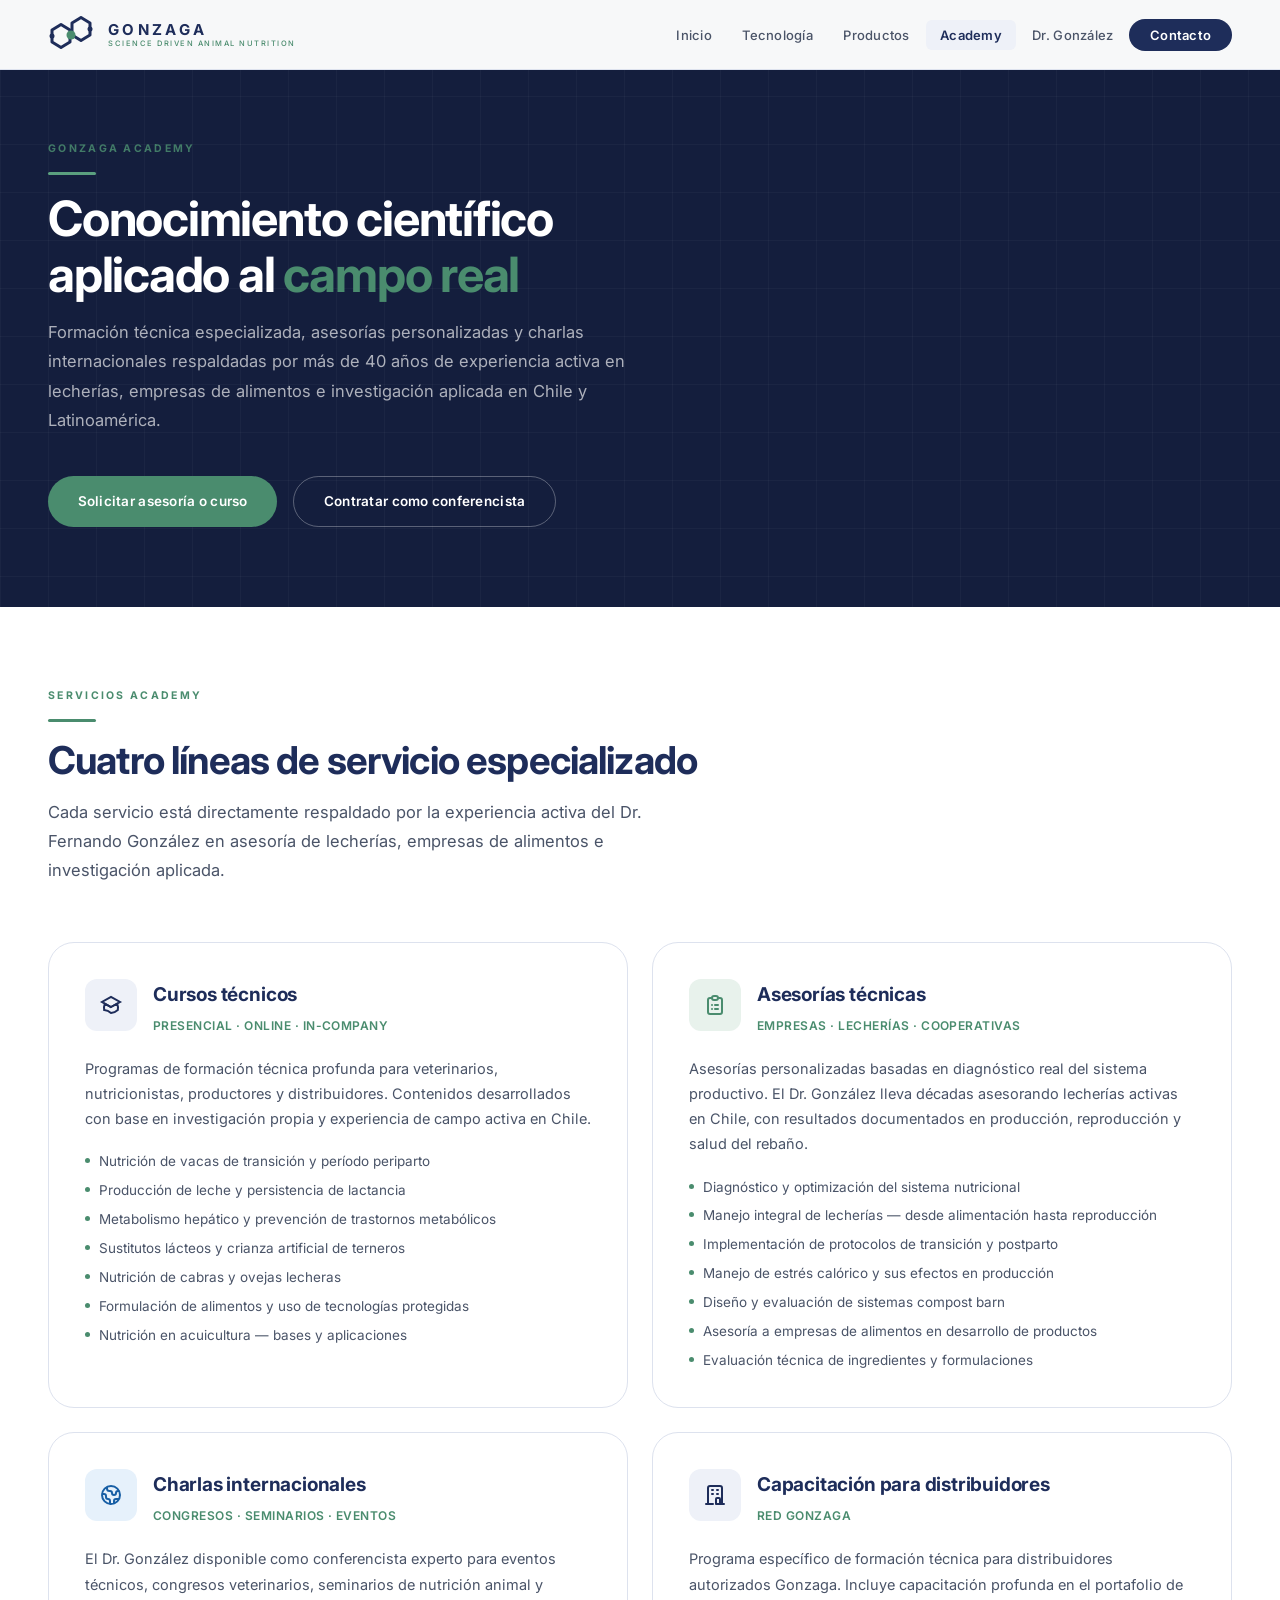
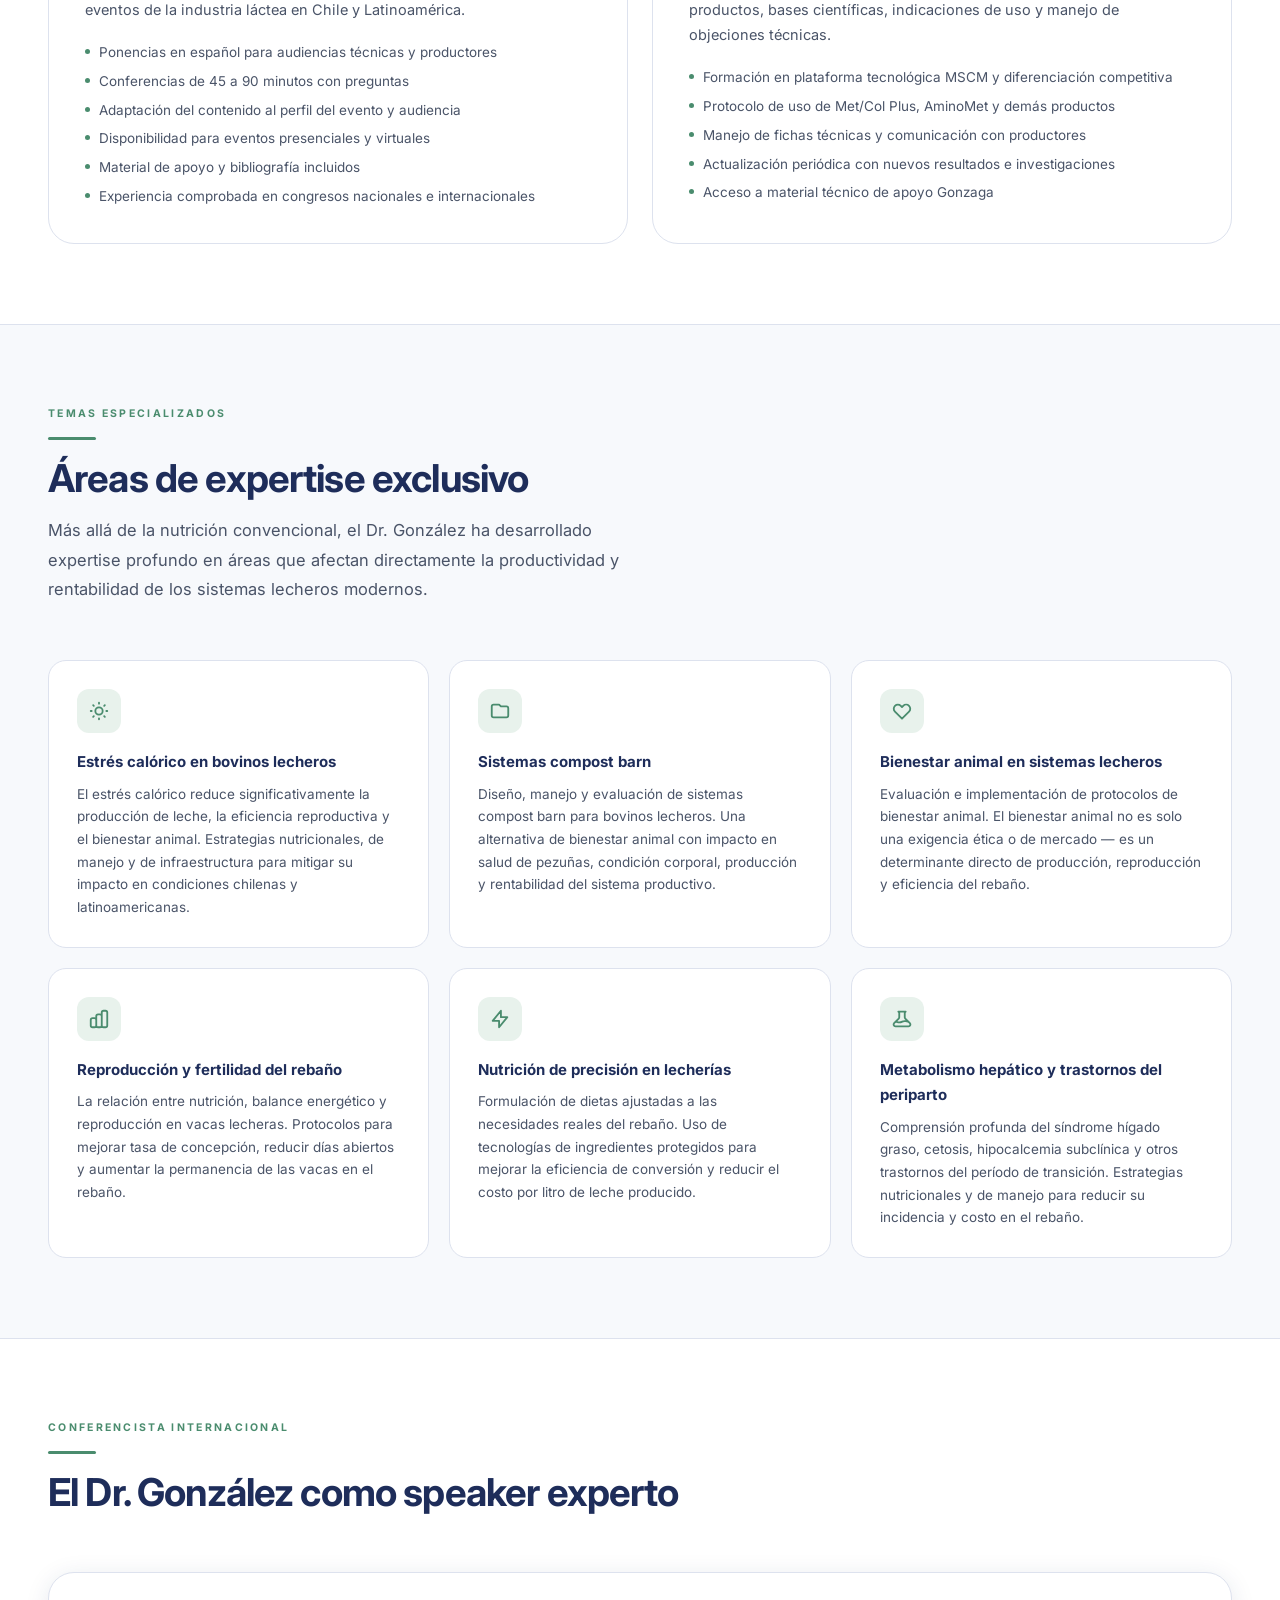
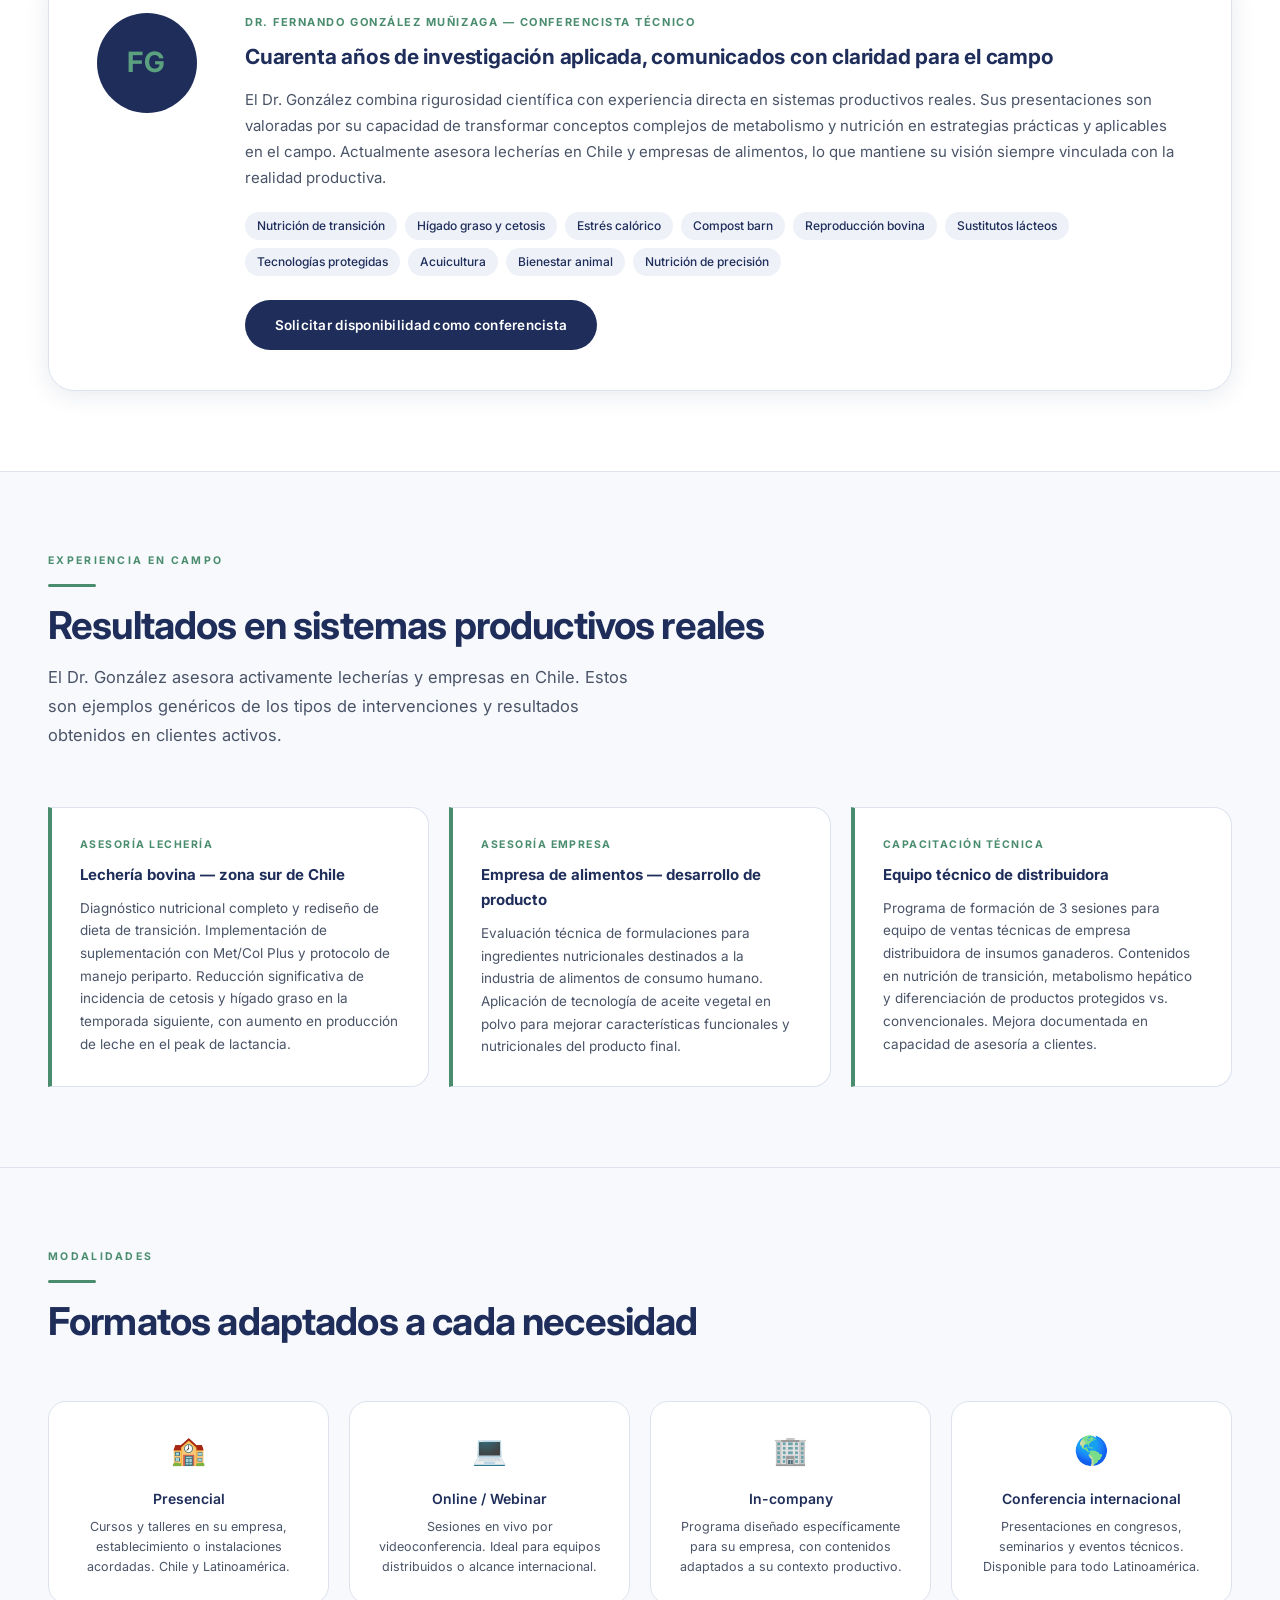
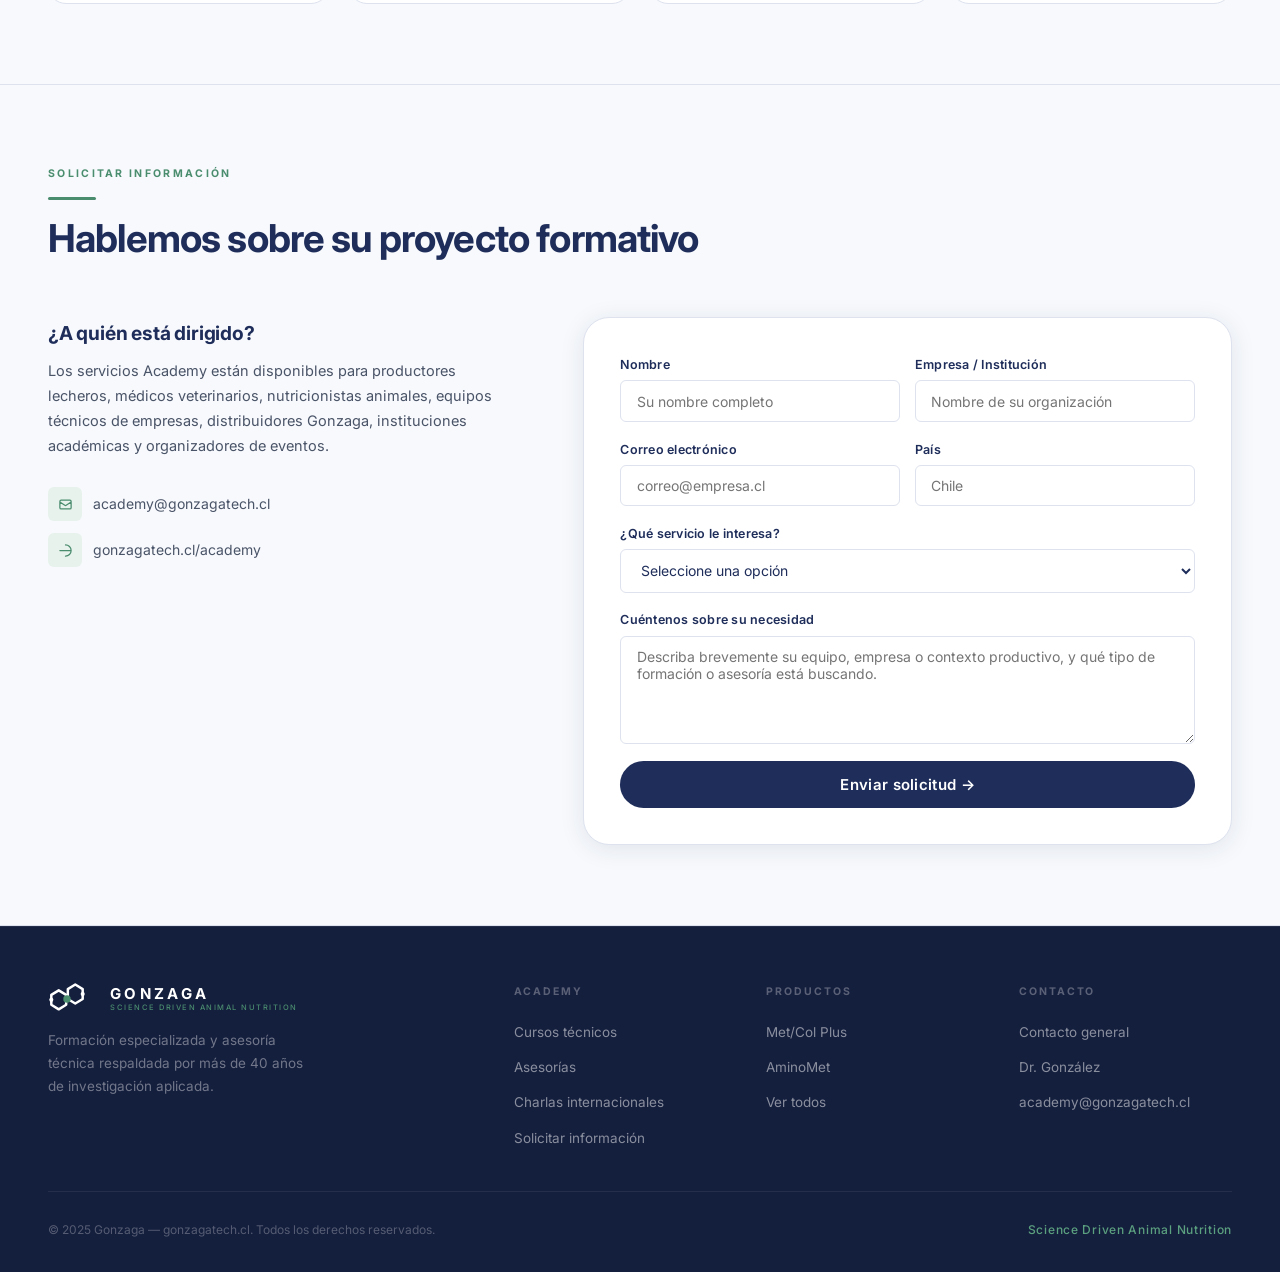
==== academy.html @ 1d57d1a3 "Add files via upload Sitio completo — 6 páginas" ====
<!DOCTYPE html>
<html lang="es">
<head>
<meta charset="UTF-8"><meta name="viewport" content="width=device-width, initial-scale=1.0">
<meta name="page" content="academy">
<title>Gonzaga Academy | Formación y Asesoría Especializada</title>
<meta name="description" content="Cursos, asesorías técnicas, charlas internacionales y capacitación en nutrición animal, manejo de lecherías, bienestar animal y estrés calórico.">
<link rel="preconnect" href="https://fonts.googleapis.com"><link rel="preconnect" href="https://fonts.gstatic.com" crossorigin>
<link href="https://fonts.googleapis.com/css2?family=Inter:wght@300;400;500;600;700&display=swap" rel="stylesheet">
<link rel="stylesheet" href="_shared.css">
<style>
.page-hero{background:var(--navy-deep);padding:140px 3rem 80px;position:relative;overflow:hidden}
.page-hero::before{content:'';position:absolute;inset:0;background-image:linear-gradient(rgba(255,255,255,.03) 1px,transparent 1px),linear-gradient(90deg,rgba(255,255,255,.03) 1px,transparent 1px);background-size:48px 48px;pointer-events:none}
.page-hero-inner{max-width:1200px;margin:0 auto;position:relative;z-index:2}
.sec-std{padding:80px 3rem;border-bottom:1px solid var(--border)}
.sec-std:nth-child(even){background:var(--off)}
.std-inner{max-width:1200px;margin:0 auto}

/* OFFERINGS GRID */
.offer-grid{display:grid;grid-template-columns:1fr 1fr;gap:1.5rem;margin-top:2.5rem}
.offer-card{background:var(--white);border:1px solid var(--border);border-radius:var(--r-xl);padding:2.25rem;transition:var(--ease);position:relative;overflow:hidden}
.offer-card:hover{box-shadow:var(--sh-lg);transform:translateY(-3px)}
.oc-top{display:flex;align-items:flex-start;gap:1rem;margin-bottom:1.25rem}
.oc-ico{width:52px;height:52px;min-width:52px;border-radius:var(--r-md);display:flex;align-items:center;justify-content:center}
.oc-title{font-size:19px;font-weight:700;color:var(--navy);margin-bottom:.3rem;letter-spacing:-.01em}
.oc-sub{font-size:12px;font-weight:600;color:var(--green);letter-spacing:.04em;text-transform:uppercase}
.oc-desc{font-size:14.5px;color:var(--gray-dk);line-height:1.73;margin-bottom:1.25rem}
.oc-pts{list-style:none;display:flex;flex-direction:column;gap:.5rem}
.oc-pts li{font-size:13.5px;color:var(--gray-dk);display:flex;align-items:flex-start;gap:9px;line-height:1.55}
.oc-pts li::before{content:'';width:5px;height:5px;min-width:5px;background:var(--green);border-radius:50%;margin-top:7px}

/* TOPICS */
.topics-grid{display:grid;grid-template-columns:repeat(3,1fr);gap:1.25rem;margin-top:2.5rem}
.topic-card{background:var(--white);border:1px solid var(--border);border-radius:var(--r-lg);padding:1.75rem;transition:var(--ease)}
.topic-card:hover{box-shadow:var(--sh-md);border-color:rgba(74,140,110,.3)}
.topic-ico{width:44px;height:44px;background:var(--green-pale);border-radius:var(--r-md);display:flex;align-items:center;justify-content:center;margin-bottom:1rem}
.topic-title{font-size:15px;font-weight:700;color:var(--navy);margin-bottom:.5rem}
.topic-desc{font-size:13.5px;color:var(--gray-dk);line-height:1.68}

/* SPEAKER SECTION */
.speaker-grid{display:grid;grid-template-columns:auto 1fr;gap:3rem;align-items:start;background:var(--white);border:1px solid var(--border);border-radius:var(--r-xl);padding:2.5rem 3rem;box-shadow:var(--sh-md)}
.sp-av{width:100px;height:100px;border-radius:50%;background:var(--navy);display:flex;align-items:center;justify-content:center;font-size:28px;font-weight:700;color:var(--green-lt);letter-spacing:.04em;flex-shrink:0}
.sp-topics{display:flex;flex-wrap:wrap;gap:.5rem;margin-top:1rem}
.sp-topic{font-size:12px;font-weight:500;background:var(--navy-soft);color:var(--navy);padding:4px 12px;border-radius:50px}

/* CASES */
.cases-grid{display:grid;grid-template-columns:repeat(3,1fr);gap:1.25rem;margin-top:2.5rem}
.case-card{background:var(--white);border:1px solid var(--border);border-radius:var(--r-lg);padding:1.75rem;border-left:4px solid var(--green);border-radius:0 var(--r-lg) var(--r-lg) 0}
.case-type{font-size:10.5px;font-weight:700;color:var(--green);letter-spacing:.14em;text-transform:uppercase;margin-bottom:.5rem}
.case-title{font-size:15px;font-weight:700;color:var(--navy);margin-bottom:.6rem}
.case-text{font-size:13.5px;color:var(--gray-dk);line-height:1.68}

/* FORMATS */
.formats-grid{display:grid;grid-template-columns:repeat(4,1fr);gap:1.25rem;margin-top:2.5rem}
.fmt{background:var(--white);border:1px solid var(--border);border-radius:var(--r-lg);padding:1.6rem;text-align:center;transition:var(--ease)}
.fmt:hover{border-color:var(--green);background:var(--green-pale)}
.fmt-ico{font-size:28px;margin-bottom:.75rem}
.fmt-title{font-size:14px;font-weight:600;color:var(--navy);margin-bottom:.4rem}
.fmt-desc{font-size:12.5px;color:var(--gray-dk);line-height:1.6}

/* CONTACT FORM */
.contact-grid{display:grid;grid-template-columns:1fr 1.4fr;gap:4.5rem;align-items:start}

@media(max-width:960px){
  .page-hero{padding:120px 1.5rem 60px}
  .sec-std{padding:60px 1.5rem}
  .offer-grid{grid-template-columns:1fr}
  .topics-grid{grid-template-columns:1fr 1fr}
  .speaker-grid{grid-template-columns:1fr;text-align:center}
  .sp-av{margin:0 auto}
  .sp-topics{justify-content:center}
  .cases-grid{grid-template-columns:1fr}
  .formats-grid{grid-template-columns:1fr 1fr}
  .contact-grid{grid-template-columns:1fr}
}
@media(max-width:540px){.topics-grid{grid-template-columns:1fr}.formats-grid{grid-template-columns:1fr}}
</style>
</head>
<body>
<nav id="nav">
  <a href="index.html" class="logo"><svg width="46" height="38" viewBox="0 0 46 38" fill="none"><path d="M4 14 L4 26 L13 31.5 L22 26 L22 14 L13 8.5 Z" stroke="#1E2D5A" stroke-width="3" stroke-linejoin="round" fill="none" stroke-linecap="round"/><circle cx="4" cy="20" r="2.5" fill="#1E2D5A"/><path d="M24 7 L24 19 L33 24.5 L42 19 L42 7 L33 1.5 Z" stroke="#1E2D5A" stroke-width="3" stroke-linejoin="round" fill="none" stroke-linecap="round"/><circle cx="42" cy="13" r="2.5" fill="#1E2D5A"/><circle cx="23" cy="19" r="4.5" fill="#4A8C6E"/></svg><div class="logo-text"><span class="logo-name">GONZAGA</span><span class="logo-sub">Science Driven Animal Nutrition</span></div></a>
  <ul class="nav-links" id="nav-links"><li><a href="index.html">Inicio</a></li><li><a href="tecnologia.html">Tecnología</a></li><li><a href="productos.html">Productos</a></li><li><a href="academy.html" class="active">Academy</a></li><li><a href="investigacion.html">Dr. González</a></li><li><a href="contacto.html" class="nav-cta">Contacto</a></li></ul>
  <button class="hamburger" onclick="toggleNav()" aria-label="Menú">☰</button>
</nav>

<div class="page-hero">
  <div class="page-hero-inner">
    <div class="reveal">
      <span class="eyebrow eyebrow-light">Gonzaga Academy</span>
      <div class="div-line" style="background:var(--green-lt)"></div>
      <h1 style="color:white;margin-bottom:1rem">Conocimiento científico<br>aplicado al <em>campo real</em></h1>
      <p class="lead light" style="max-width:620px">Formación técnica especializada, asesorías personalizadas y charlas internacionales respaldadas por más de 40 años de experiencia activa en lecherías, empresas de alimentos e investigación aplicada en Chile y Latinoamérica.</p>
      <div style="display:flex;gap:1rem;margin-top:2.5rem;flex-wrap:wrap">
        <a href="#contacto-academy" class="btn btn-green">Solicitar asesoría o curso</a>
        <a href="#conferencista" class="btn btn-ghost-white">Contratar como conferencista</a>
      </div>
    </div>
  </div>
</div>

<!-- OFERTAS PRINCIPALES -->
<div class="sec-std">
  <div class="std-inner">
    <div class="sec-head reveal">
      <span class="eyebrow">Servicios Academy</span>
      <div class="div-line"></div>
      <h2>Cuatro líneas de servicio especializado</h2>
      <p class="lead">Cada servicio está directamente respaldado por la experiencia activa del Dr. Fernando González en asesoría de lecherías, empresas de alimentos e investigación aplicada.</p>
    </div>
    <div class="offer-grid">
      <div class="offer-card reveal">
        <div class="oc-top">
          <div class="oc-ico" style="background:var(--navy-soft)"><svg width="24" height="24" fill="none" viewBox="0 0 24 24" stroke="#1E2D5A" stroke-width="2"><path d="M12 14l9-5-9-5-9 5 9 5z"/><path d="M12 14l6.16-3.422a12.083 12.083 0 01.665 6.479A11.952 11.952 0 0112 20.055a11.952 11.952 0 00-6.824-2.998 12.078 12.078 0 01.665-6.479L12 14z"/></svg></div>
          <div><div class="oc-title">Cursos técnicos</div><div class="oc-sub">Presencial · Online · In-company</div></div>
        </div>
        <p class="oc-desc">Programas de formación técnica profunda para veterinarios, nutricionistas, productores y distribuidores. Contenidos desarrollados con base en investigación propia y experiencia de campo activa en Chile.</p>
        <ul class="oc-pts">
          <li>Nutrición de vacas de transición y período periparto</li>
          <li>Producción de leche y persistencia de lactancia</li>
          <li>Metabolismo hepático y prevención de trastornos metabólicos</li>
          <li>Sustitutos lácteos y crianza artificial de terneros</li>
          <li>Nutrición de cabras y ovejas lecheras</li>
          <li>Formulación de alimentos y uso de tecnologías protegidas</li>
          <li>Nutrición en acuicultura — bases y aplicaciones</li>
        </ul>
      </div>
      <div class="offer-card reveal">
        <div class="oc-top">
          <div class="oc-ico" style="background:var(--green-pale)"><svg width="24" height="24" fill="none" viewBox="0 0 24 24" stroke="#4A8C6E" stroke-width="2"><path stroke-linecap="round" stroke-linejoin="round" d="M9 5H7a2 2 0 00-2 2v12a2 2 0 002 2h10a2 2 0 002-2V7a2 2 0 00-2-2h-2M9 5a2 2 0 002 2h2a2 2 0 002-2M9 5a2 2 0 012-2h2a2 2 0 012 2m-3 7h3m-3 4h3m-6-4h.01M9 16h.01"/></svg></div>
          <div><div class="oc-title">Asesorías técnicas</div><div class="oc-sub">Empresas · Lecherías · Cooperativas</div></div>
        </div>
        <p class="oc-desc">Asesorías personalizadas basadas en diagnóstico real del sistema productivo. El Dr. González lleva décadas asesorando lecherías activas en Chile, con resultados documentados en producción, reproducción y salud del rebaño.</p>
        <ul class="oc-pts">
          <li>Diagnóstico y optimización del sistema nutricional</li>
          <li>Manejo integral de lecherías — desde alimentación hasta reproducción</li>
          <li>Implementación de protocolos de transición y postparto</li>
          <li>Manejo de estrés calórico y sus efectos en producción</li>
          <li>Diseño y evaluación de sistemas compost barn</li>
          <li>Asesoría a empresas de alimentos en desarrollo de productos</li>
          <li>Evaluación técnica de ingredientes y formulaciones</li>
        </ul>
      </div>
      <div class="offer-card reveal">
        <div class="oc-top">
          <div class="oc-ico" style="background:#E6F1FB"><svg width="24" height="24" fill="none" viewBox="0 0 24 24" stroke="#185FA5" stroke-width="2"><path stroke-linecap="round" stroke-linejoin="round" d="M3.055 11H5a2 2 0 012 2v1a2 2 0 002 2 2 2 0 012 2v2.945M8 3.935V5.5A2.5 2.5 0 0010.5 8h.5a2 2 0 012 2 2 2 0 104 0 2 2 0 012-2h1.064M15 20.488V18a2 2 0 012-2h3.064M21 12a9 9 0 11-18 0 9 9 0 0118 0z"/></svg></div>
          <div><div class="oc-title">Charlas internacionales</div><div class="oc-sub">Congresos · Seminarios · Eventos</div></div>
        </div>
        <p class="oc-desc">El Dr. González disponible como conferencista experto para eventos técnicos, congresos veterinarios, seminarios de nutrición animal y eventos de la industria láctea en Chile y Latinoamérica.</p>
        <ul class="oc-pts">
          <li>Ponencias en español para audiencias técnicas y productores</li>
          <li>Conferencias de 45 a 90 minutos con preguntas</li>
          <li>Adaptación del contenido al perfil del evento y audiencia</li>
          <li>Disponibilidad para eventos presenciales y virtuales</li>
          <li>Material de apoyo y bibliografía incluidos</li>
          <li>Experiencia comprobada en congresos nacionales e internacionales</li>
        </ul>
      </div>
      <div class="offer-card reveal">
        <div class="oc-top">
          <div class="oc-ico" style="background:var(--navy-soft)"><svg width="24" height="24" fill="none" viewBox="0 0 24 24" stroke="#1E2D5A" stroke-width="2"><path stroke-linecap="round" stroke-linejoin="round" d="M19 21V5a2 2 0 00-2-2H7a2 2 0 00-2 2v16m14 0h2m-2 0h-5m-9 0H3m2 0h5M9 7h1m-1 4h1m4-4h1m-1 4h1m-2 10v-5a1 1 0 011-1h2a1 1 0 011 1v5m-4 0h4"/></svg></div>
          <div><div class="oc-title">Capacitación para distribuidores</div><div class="oc-sub">Red Gonzaga</div></div>
        </div>
        <p class="oc-desc">Programa específico de formación técnica para distribuidores autorizados Gonzaga. Incluye capacitación profunda en el portafolio de productos, bases científicas, indicaciones de uso y manejo de objeciones técnicas.</p>
        <ul class="oc-pts">
          <li>Formación en plataforma tecnológica MSCM y diferenciación competitiva</li>
          <li>Protocolo de uso de Met/Col Plus, AminoMet y demás productos</li>
          <li>Manejo de fichas técnicas y comunicación con productores</li>
          <li>Actualización periódica con nuevos resultados e investigaciones</li>
          <li>Acceso a material técnico de apoyo Gonzaga</li>
        </ul>
      </div>
    </div>
  </div>
</div>

<!-- TEMAS ESPECIALIZADOS -->
<div class="sec-std">
  <div class="std-inner">
    <div class="sec-head reveal">
      <span class="eyebrow">Temas especializados</span>
      <div class="div-line"></div>
      <h2>Áreas de expertise exclusivo</h2>
      <p class="lead">Más allá de la nutrición convencional, el Dr. González ha desarrollado expertise profundo en áreas que afectan directamente la productividad y rentabilidad de los sistemas lecheros modernos.</p>
    </div>
    <div class="topics-grid">
      <div class="topic-card reveal">
        <div class="topic-ico"><svg width="22" height="22" fill="none" viewBox="0 0 24 24" stroke="#4A8C6E" stroke-width="2"><path stroke-linecap="round" stroke-linejoin="round" d="M12 3v1m0 16v1m9-9h-1M4 12H3m15.364 6.364l-.707-.707M6.343 6.343l-.707-.707m12.728 0l-.707.707M6.343 17.657l-.707.707M16 12a4 4 0 11-8 0 4 4 0 018 0z"/></svg></div>
        <div class="topic-title">Estrés calórico en bovinos lecheros</div>
        <p class="topic-desc">El estrés calórico reduce significativamente la producción de leche, la eficiencia reproductiva y el bienestar animal. Estrategias nutricionales, de manejo y de infraestructura para mitigar su impacto en condiciones chilenas y latinoamericanas.</p>
      </div>
      <div class="topic-card reveal">
        <div class="topic-ico"><svg width="22" height="22" fill="none" viewBox="0 0 24 24" stroke="#4A8C6E" stroke-width="2"><path stroke-linecap="round" stroke-linejoin="round" d="M3 7v10a2 2 0 002 2h14a2 2 0 002-2V9a2 2 0 00-2-2h-6l-2-2H5a2 2 0 00-2 2z"/></svg></div>
        <div class="topic-title">Sistemas compost barn</div>
        <p class="topic-desc">Diseño, manejo y evaluación de sistemas compost barn para bovinos lecheros. Una alternativa de bienestar animal con impacto en salud de pezuñas, condición corporal, producción y rentabilidad del sistema productivo.</p>
      </div>
      <div class="topic-card reveal">
        <div class="topic-ico"><svg width="22" height="22" fill="none" viewBox="0 0 24 24" stroke="#4A8C6E" stroke-width="2"><path stroke-linecap="round" stroke-linejoin="round" d="M4.318 6.318a4.5 4.5 0 000 6.364L12 20.364l7.682-7.682a4.5 4.5 0 00-6.364-6.364L12 7.636l-1.318-1.318a4.5 4.5 0 00-6.364 0z"/></svg></div>
        <div class="topic-title">Bienestar animal en sistemas lecheros</div>
        <p class="topic-desc">Evaluación e implementación de protocolos de bienestar animal. El bienestar animal no es solo una exigencia ética o de mercado — es un determinante directo de producción, reproducción y eficiencia del rebaño.</p>
      </div>
      <div class="topic-card reveal">
        <div class="topic-ico"><svg width="22" height="22" fill="none" viewBox="0 0 24 24" stroke="#4A8C6E" stroke-width="2"><path stroke-linecap="round" stroke-linejoin="round" d="M9 19v-6a2 2 0 00-2-2H5a2 2 0 00-2 2v6a2 2 0 002 2h2a2 2 0 002-2zm0 0V9a2 2 0 012-2h2a2 2 0 012 2v10m-6 0a2 2 0 002 2h2a2 2 0 002-2m0 0V5a2 2 0 012-2h2a2 2 0 012 2v14a2 2 0 01-2 2h-2a2 2 0 01-2-2z"/></svg></div>
        <div class="topic-title">Reproducción y fertilidad del rebaño</div>
        <p class="topic-desc">La relación entre nutrición, balance energético y reproducción en vacas lecheras. Protocolos para mejorar tasa de concepción, reducir días abiertos y aumentar la permanencia de las vacas en el rebaño.</p>
      </div>
      <div class="topic-card reveal">
        <div class="topic-ico"><svg width="22" height="22" fill="none" viewBox="0 0 24 24" stroke="#4A8C6E" stroke-width="2"><path stroke-linecap="round" stroke-linejoin="round" d="M13 10V3L4 14h7v7l9-11h-7z"/></svg></div>
        <div class="topic-title">Nutrición de precisión en lecherías</div>
        <p class="topic-desc">Formulación de dietas ajustadas a las necesidades reales del rebaño. Uso de tecnologías de ingredientes protegidos para mejorar la eficiencia de conversión y reducir el costo por litro de leche producido.</p>
      </div>
      <div class="topic-card reveal">
        <div class="topic-ico"><svg width="22" height="22" fill="none" viewBox="0 0 24 24" stroke="#4A8C6E" stroke-width="2"><path stroke-linecap="round" stroke-linejoin="round" d="M19.428 15.428a2 2 0 00-1.022-.547l-2.387-.477a6 6 0 00-3.86.517l-.318.158a6 6 0 01-3.86.517L6.05 15.21a2 2 0 00-1.806.547M8 4h8l-1 1v5.172a2 2 0 00.586 1.414l5 5c1.26 1.26.367 3.414-1.415 3.414H4.828c-1.782 0-2.674-2.154-1.414-3.414l5-5A2 2 0 009 10.172V5L8 4z"/></svg></div>
        <div class="topic-title">Metabolismo hepático y trastornos del periparto</div>
        <p class="topic-desc">Comprensión profunda del síndrome hígado graso, cetosis, hipocalcemia subclínica y otros trastornos del período de transición. Estrategias nutricionales y de manejo para reducir su incidencia y costo en el rebaño.</p>
      </div>
    </div>
  </div>
</div>

<!-- CONFERENCISTA -->
<div class="sec-std" id="conferencista">
  <div class="std-inner">
    <div class="sec-head reveal">
      <span class="eyebrow">Conferencista internacional</span>
      <div class="div-line"></div>
      <h2>El Dr. González como speaker experto</h2>
    </div>
    <div class="speaker-grid reveal">
      <div class="sp-av">FG</div>
      <div>
        <div style="font-size:11px;font-weight:700;color:var(--green);letter-spacing:.14em;text-transform:uppercase;margin-bottom:.5rem">Dr. Fernando González Muñizaga — Conferencista técnico</div>
        <h3 style="margin-bottom:.75rem;font-size:1.3rem">Cuarenta años de investigación aplicada, comunicados con claridad para el campo</h3>
        <p style="font-size:15px;color:var(--gray-dk);line-height:1.75;margin-bottom:1.25rem">El Dr. González combina rigurosidad científica con experiencia directa en sistemas productivos reales. Sus presentaciones son valoradas por su capacidad de transformar conceptos complejos de metabolismo y nutrición en estrategias prácticas y aplicables en el campo. Actualmente asesora lecherías en Chile y empresas de alimentos, lo que mantiene su visión siempre vinculada con la realidad productiva.</p>
        <div class="sp-topics">
          <span class="sp-topic">Nutrición de transición</span>
          <span class="sp-topic">Hígado graso y cetosis</span>
          <span class="sp-topic">Estrés calórico</span>
          <span class="sp-topic">Compost barn</span>
          <span class="sp-topic">Reproducción bovina</span>
          <span class="sp-topic">Sustitutos lácteos</span>
          <span class="sp-topic">Tecnologías protegidas</span>
          <span class="sp-topic">Acuicultura</span>
          <span class="sp-topic">Bienestar animal</span>
          <span class="sp-topic">Nutrición de precisión</span>
        </div>
        <div style="margin-top:1.5rem"><a href="#contacto-academy" class="btn btn-navy">Solicitar disponibilidad como conferencista</a></div>
      </div>
    </div>
  </div>
</div>

<!-- CASOS REALES -->
<div class="sec-std">
  <div class="std-inner">
    <div class="sec-head reveal">
      <span class="eyebrow">Experiencia en campo</span>
      <div class="div-line"></div>
      <h2>Resultados en sistemas productivos reales</h2>
      <p class="lead">El Dr. González asesora activamente lecherías y empresas en Chile. Estos son ejemplos genéricos de los tipos de intervenciones y resultados obtenidos en clientes activos.</p>
    </div>
    <div class="cases-grid">
      <div class="case-card reveal">
        <div class="case-type">Asesoría lechería</div>
        <div class="case-title">Lechería bovina — zona sur de Chile</div>
        <p class="case-text">Diagnóstico nutricional completo y rediseño de dieta de transición. Implementación de suplementación con Met/Col Plus y protocolo de manejo periparto. Reducción significativa de incidencia de cetosis y hígado graso en la temporada siguiente, con aumento en producción de leche en el peak de lactancia.</p>
      </div>
      <div class="case-card reveal">
        <div class="case-type">Asesoría empresa</div>
        <div class="case-title">Empresa de alimentos — desarrollo de producto</div>
        <p class="case-text">Evaluación técnica de formulaciones para ingredientes nutricionales destinados a la industria de alimentos de consumo humano. Aplicación de tecnología de aceite vegetal en polvo para mejorar características funcionales y nutricionales del producto final.</p>
      </div>
      <div class="case-card reveal">
        <div class="case-type">Capacitación técnica</div>
        <div class="case-title">Equipo técnico de distribuidora</div>
        <p class="case-text">Programa de formación de 3 sesiones para equipo de ventas técnicas de empresa distribuidora de insumos ganaderos. Contenidos en nutrición de transición, metabolismo hepático y diferenciación de productos protegidos vs. convencionales. Mejora documentada en capacidad de asesoría a clientes.</p>
      </div>
    </div>
  </div>
</div>

<!-- FORMATOS -->
<div class="sec-std" style="background:var(--off)">
  <div class="std-inner">
    <div class="sec-head reveal">
      <span class="eyebrow">Modalidades</span>
      <div class="div-line"></div>
      <h2>Formatos adaptados a cada necesidad</h2>
    </div>
    <div class="formats-grid">
      <div class="fmt reveal"><div class="fmt-ico">🏫</div><div class="fmt-title">Presencial</div><div class="fmt-desc">Cursos y talleres en su empresa, establecimiento o instalaciones acordadas. Chile y Latinoamérica.</div></div>
      <div class="fmt reveal"><div class="fmt-ico">💻</div><div class="fmt-title">Online / Webinar</div><div class="fmt-desc">Sesiones en vivo por videoconferencia. Ideal para equipos distribuidos o alcance internacional.</div></div>
      <div class="fmt reveal"><div class="fmt-ico">🏢</div><div class="fmt-title">In-company</div><div class="fmt-desc">Programa diseñado específicamente para su empresa, con contenidos adaptados a su contexto productivo.</div></div>
      <div class="fmt reveal"><div class="fmt-ico">🌎</div><div class="fmt-title">Conferencia internacional</div><div class="fmt-desc">Presentaciones en congresos, seminarios y eventos técnicos. Disponible para todo Latinoamérica.</div></div>
    </div>
  </div>
</div>

<!-- FORMULARIO ACADEMY -->
<div class="sec-std" id="contacto-academy">
  <div class="std-inner">
    <div class="sec-head reveal">
      <span class="eyebrow">Solicitar información</span>
      <div class="div-line"></div>
      <h2>Hablemos sobre su proyecto formativo</h2>
    </div>
    <div class="contact-grid">
      <div class="reveal">
        <h3>¿A quién está dirigido?</h3>
        <p style="font-size:14.5px;color:var(--gray-dk);line-height:1.72;margin-bottom:1.75rem">Los servicios Academy están disponibles para productores lecheros, médicos veterinarios, nutricionistas animales, equipos técnicos de empresas, distribuidores Gonzaga, instituciones académicas y organizadores de eventos.</p>
        <div style="display:flex;flex-direction:column;gap:.75rem">
          <div style="display:flex;align-items:center;gap:11px;font-size:14px;color:var(--gray-dk)"><div style="width:34px;height:34px;min-width:34px;background:var(--green-pale);border-radius:var(--r-sm);display:flex;align-items:center;justify-content:center"><svg width="15" height="15" fill="none" viewBox="0 0 24 24" stroke="#4A8C6E" stroke-width="2"><path stroke-linecap="round" stroke-linejoin="round" d="M3 8l7.89 5.26a2 2 0 002.22 0L21 8M5 19h14a2 2 0 002-2V7a2 2 0 00-2-2H5a2 2 0 00-2 2v10a2 2 0 002 2z"/></svg></div>academy@gonzagatech.cl</div>
          <div style="display:flex;align-items:center;gap:11px;font-size:14px;color:var(--gray-dk)"><div style="width:34px;height:34px;min-width:34px;background:var(--green-pale);border-radius:var(--r-sm);display:flex;align-items:center;justify-content:center"><svg width="15" height="15" fill="none" viewBox="0 0 24 24" stroke="#4A8C6E" stroke-width="2"><path stroke-linecap="round" stroke-linejoin="round" d="M21 12a9 9 0 01-9 9m9-9a9 9 0 00-9-9m9 9H3"/></svg></div>gonzagatech.cl/academy</div>
        </div>
      </div>
      <div class="cform reveal">
        <div class="f-row">
          <div class="fg"><label class="fl">Nombre</label><input class="fi" type="text" placeholder="Su nombre completo"></div>
          <div class="fg"><label class="fl">Empresa / Institución</label><input class="fi" type="text" placeholder="Nombre de su organización"></div>
        </div>
        <div class="f-row">
          <div class="fg"><label class="fl">Correo electrónico</label><input class="fi" type="email" placeholder="correo@empresa.cl"></div>
          <div class="fg"><label class="fl">País</label><input class="fi" type="text" placeholder="Chile"></div>
        </div>
        <div class="fg">
          <label class="fl">¿Qué servicio le interesa?</label>
          <select class="fs">
            <option value="">Seleccione una opción</option>
            <option>Curso técnico — nutrición y metabolismo</option>
            <option>Curso técnico — producción de leche y manejo</option>
            <option>Asesoría técnica para lechería</option>
            <option>Asesoría para empresa de alimentos</option>
            <option>Charla o conferencia internacional</option>
            <option>Capacitación in-company para mi equipo</option>
            <option>Capacitación para distribuidores Gonzaga</option>
            <option>Webinar o seminario online</option>
            <option>Otro — describo en el mensaje</option>
          </select>
        </div>
        <div class="fg"><label class="fl">Cuéntenos sobre su necesidad</label><textarea class="fta" placeholder="Describa brevemente su equipo, empresa o contexto productivo, y qué tipo de formación o asesoría está buscando."></textarea></div>
        <button class="fsub">Enviar solicitud →</button>
      </div>
    </div>
  </div>
</div>

<footer>
  <div class="foot-grid">
    <div class="foot-brand"><a href="index.html" class="logo" style="text-decoration:none"><svg width="38" height="32" viewBox="0 0 46 38" fill="none"><path d="M4 14 L4 26 L13 31.5 L22 26 L22 14 L13 8.5 Z" stroke="white" stroke-width="3" stroke-linejoin="round" fill="none" stroke-linecap="round"/><circle cx="4" cy="20" r="2.5" fill="white"/><path d="M24 7 L24 19 L33 24.5 L42 19 L42 7 L33 1.5 Z" stroke="white" stroke-width="3" stroke-linejoin="round" fill="none" stroke-linecap="round"/><circle cx="42" cy="13" r="2.5" fill="white"/><circle cx="23" cy="19" r="4.5" fill="#4A8C6E"/></svg><div class="logo-text" style="margin-left:10px"><span class="logo-name" style="color:white">GONZAGA</span><span class="logo-sub">Science Driven Animal Nutrition</span></div></a><p>Formación especializada y asesoría técnica respaldada por más de 40 años de investigación aplicada.</p></div>
    <div><div class="foot-col-t">Academy</div><ul class="foot-links"><li><a href="#cursos">Cursos técnicos</a></li><li><a href="#asesorias">Asesorías</a></li><li><a href="#conferencista">Charlas internacionales</a></li><li><a href="#contacto-academy">Solicitar información</a></li></ul></div>
    <div><div class="foot-col-t">Productos</div><ul class="foot-links"><li><a href="productos.html#metcol">Met/Col Plus</a></li><li><a href="productos.html#aminomet">AminoMet</a></li><li><a href="productos.html">Ver todos</a></li></ul></div>
    <div><div class="foot-col-t">Contacto</div><ul class="foot-links"><li><a href="contacto.html">Contacto general</a></li><li><a href="investigacion.html">Dr. González</a></li><li><a href="mailto:academy@gonzagatech.cl">academy@gonzagatech.cl</a></li></ul></div>
  </div>
  <div class="foot-bottom"><span class="foot-copy">© 2025 Gonzaga — gonzagatech.cl. Todos los derechos reservados.</span><span class="foot-tag">Science Driven Animal Nutrition</span></div>
</footer>
<script>
const nav=document.getElementById('nav');
window.addEventListener('scroll',()=>nav.classList.toggle('scrolled',scrollY>8));
function toggleNav(){nav.classList.toggle('open')}
document.querySelectorAll('.nav-links a').forEach(a=>a.addEventListener('click',()=>nav.classList.remove('open')));
const io=new IntersectionObserver((e)=>{e.forEach((el,i)=>{if(el.isIntersecting){setTimeout(()=>el.target.classList.add('in'),i*65);io.unobserve(el.target)}})},{threshold:0.07});
document.querySelectorAll('.reveal').forEach(el=>io.observe(el));
</script>
</body></html>
---- _shared.css ----
/* ── GONZAGA SHARED STYLES ── */
:root{
  --navy:#1E2D5A;--navy-deep:#141E3D;--navy-mid:#263570;
  --navy-soft:#EEF1F8;--navy-pale:#F5F7FB;
  --green:#4A8C6E;--green-lt:#5BA07F;--green-pale:#E8F2EC;--green-mid:#D0E8DA;
  --white:#FFFFFF;--off:#F7F9FC;--surface:#EEF1F8;
  --border:#DDE2EE;--border-lt:#EEF1F8;
  --gray:#8892A4;--gray-dk:#4A5468;--text:#1E2D5A;
  --r-sm:6px;--r-md:12px;--r-lg:18px;--r-xl:26px;
  --sh-sm:0 2px 12px rgba(30,45,90,.07);
  --sh-md:0 4px 24px rgba(30,45,90,.10);
  --sh-lg:0 10px 40px rgba(30,45,90,.14);
  --ease:all .26s cubic-bezier(.4,0,.2,1);
}
*{margin:0;padding:0;box-sizing:border-box}
html{scroll-behavior:smooth}
body{font-family:'Inter',sans-serif;font-size:16px;color:var(--text);background:var(--white);line-height:1.7;-webkit-font-smoothing:antialiased}

/* NAV */
nav{position:fixed;top:0;left:0;right:0;z-index:1000;background:rgba(255,255,255,.97);backdrop-filter:blur(14px);border-bottom:1px solid var(--border);height:70px;padding:0 3rem;display:flex;align-items:center;justify-content:space-between;transition:box-shadow .3s}
nav.scrolled{box-shadow:var(--sh-md)}
.logo{display:flex;align-items:center;gap:14px;text-decoration:none}
.logo-text{display:flex;flex-direction:column;line-height:1}
.logo-name{font-size:15px;font-weight:700;letter-spacing:.22em;color:var(--navy);text-transform:uppercase}
.logo-sub{font-size:7.5px;font-weight:500;letter-spacing:.2em;color:var(--green);text-transform:uppercase;margin-top:3.5px}
.nav-links{display:flex;align-items:center;gap:.1rem;list-style:none}
.nav-links a{font-size:13px;font-weight:500;color:var(--gray-dk);text-decoration:none;padding:.44rem .9rem;border-radius:var(--r-sm);letter-spacing:.02em;transition:var(--ease)}
.nav-links a:hover{color:var(--navy);background:var(--navy-soft)}
.nav-links a.active{color:var(--navy);font-weight:600;background:var(--navy-soft)}
.nav-cta{font-size:13px!important;font-weight:600!important;color:var(--white)!important;background:var(--navy)!important;padding:.5rem 1.3rem!important;border-radius:50px!important;letter-spacing:.03em;transition:var(--ease)!important}
.nav-cta:hover{background:var(--navy-mid)!important;box-shadow:0 4px 14px rgba(30,45,90,.3)!important;transform:translateY(-1px)}
.hamburger{display:none;background:none;border:none;cursor:pointer;color:var(--navy);font-size:22px}

/* SHARED SECTION */
section{padding:96px 3rem}
.wrap{max-width:1200px;margin:0 auto}
.eyebrow{font-size:10.5px;font-weight:700;letter-spacing:.22em;text-transform:uppercase;color:var(--green);margin-bottom:.9rem;display:block}
.eyebrow-light{color:rgba(74,140,110,.85)}
.div-line{width:48px;height:3px;background:var(--green);border-radius:2px;margin-bottom:1rem}
h1{font-size:clamp(2.2rem,3.8vw,3.4rem);font-weight:700;color:var(--navy);line-height:1.14;letter-spacing:-.025em;margin-bottom:1.5rem}
h1 em{color:var(--green);font-style:normal}
h2{font-size:clamp(1.7rem,3vw,2.5rem);font-weight:700;color:var(--navy);line-height:1.18;letter-spacing:-.022em;margin-bottom:.9rem}
h2.white{color:#fff}
h3{font-size:1.2rem;font-weight:700;color:var(--navy);letter-spacing:-.01em;margin-bottom:.6rem}
.lead{font-size:16.5px;color:var(--gray-dk);max-width:600px;line-height:1.78}
.lead.light{color:rgba(255,255,255,.65);max-width:620px}
.lead.full{max-width:100%}
.sec-head{margin-bottom:3.5rem}

/* BUTTONS */
.btn{display:inline-flex;align-items:center;gap:8px;font-size:13.5px;font-weight:600;padding:.82rem 1.85rem;border-radius:50px;text-decoration:none;border:none;cursor:pointer;transition:var(--ease);letter-spacing:.02em;font-family:inherit}
.btn-navy{background:var(--navy);color:var(--white)}
.btn-navy:hover{background:var(--navy-mid);transform:translateY(-2px);box-shadow:0 8px 22px rgba(30,45,90,.28)}
.btn-green{background:var(--green);color:var(--white)}
.btn-green:hover{background:var(--green-lt);transform:translateY(-2px);box-shadow:0 8px 22px rgba(74,140,110,.3)}
.btn-ghost{background:transparent;color:var(--navy);border:1.5px solid var(--border)}
.btn-ghost:hover{border-color:var(--navy);background:var(--navy-soft)}
.btn-ghost-white{background:transparent;color:var(--white);border:1.5px solid rgba(255,255,255,.3)}
.btn-ghost-white:hover{border-color:rgba(255,255,255,.7);background:rgba(255,255,255,.08)}

/* CARDS */
.card{background:var(--white);border:1px solid var(--border);border-radius:var(--r-lg);padding:2rem 1.75rem;transition:var(--ease)}
.card:hover{box-shadow:var(--sh-lg);transform:translateY(-3px)}
.card-stripe{position:absolute;top:0;left:0;right:0;height:3px;border-radius:var(--r-lg) var(--r-lg) 0 0}
.stripe-navy{background:var(--navy)}
.stripe-green{background:var(--green)}
.stripe-mid{background:#6B8FC2}

/* TAGS */
.tag{display:inline-block;font-size:10px;font-weight:700;letter-spacing:.13em;text-transform:uppercase;padding:3px 10px;border-radius:50px;margin-bottom:1rem}
.tag-navy{color:var(--navy);background:var(--navy-soft)}
.tag-green{color:var(--green);background:var(--green-pale)}
.tag-blue{color:#185FA5;background:#E6F1FB}

/* FORM */
.cform{background:var(--white);border:1px solid var(--border);border-radius:var(--r-xl);padding:2.25rem;box-shadow:var(--sh-md)}
.f-row{display:grid;grid-template-columns:1fr 1fr;gap:.9rem}
.fg{display:flex;flex-direction:column;gap:5px;margin-bottom:1.05rem}
.fl{font-size:12.5px;font-weight:600;color:var(--navy);letter-spacing:.02em}
.fi,.fs,.fta{width:100%;padding:.7rem .95rem;border:1.5px solid var(--border);border-radius:var(--r-sm);font-family:'Inter',sans-serif;font-size:14px;color:var(--text);background:var(--white);outline:none;transition:var(--ease)}
.fi:focus,.fs:focus,.fta:focus{border-color:var(--navy);box-shadow:0 0 0 3px rgba(30,45,90,.08)}
.fta{resize:vertical;min-height:108px}
.fsub{width:100%;padding:.88rem;background:var(--navy);color:#fff;border:none;border-radius:50px;font-family:'Inter',sans-serif;font-size:15px;font-weight:600;cursor:pointer;transition:var(--ease);letter-spacing:.02em}
.fsub:hover{background:var(--navy-mid);transform:translateY(-1px);box-shadow:0 6px 18px rgba(30,45,90,.28)}

/* FOOTER */
footer{background:var(--navy-deep);padding:3.5rem 3rem 2rem;border-top:1px solid rgba(255,255,255,.07)}
.foot-grid{max-width:1200px;margin:0 auto;display:grid;grid-template-columns:2fr 1fr 1fr 1fr;gap:2.5rem;padding-bottom:2.5rem;border-bottom:1px solid rgba(255,255,255,.07)}
.foot-brand p{font-size:13.5px;color:rgba(255,255,255,.4);line-height:1.72;margin-top:.9rem;max-width:260px}
.foot-col-t{font-size:10.5px;font-weight:700;letter-spacing:.18em;text-transform:uppercase;color:rgba(255,255,255,.3);margin-bottom:1.1rem}
.foot-links{list-style:none;display:flex;flex-direction:column;gap:.5rem}
.foot-links a{font-size:13.5px;color:rgba(255,255,255,.5);text-decoration:none;transition:var(--ease)}
.foot-links a:hover{color:var(--green-lt)}
.foot-bottom{max-width:1200px;margin:1.75rem auto 0;display:flex;justify-content:space-between;align-items:center;flex-wrap:wrap;gap:.75rem}
.foot-copy{font-size:12px;color:rgba(255,255,255,.28)}
.foot-tag{font-size:12px;color:var(--green-lt);font-weight:500;letter-spacing:.06em}

/* REVEAL */
.reveal{opacity:0;transform:translateY(20px);transition:opacity .55s ease,transform .55s ease}
.reveal.in{opacity:1;transform:translateY(0)}

/* MOBILE */
@media(max-width:960px){
  nav{padding:0 1.5rem}
  .nav-links{display:none}
  .hamburger{display:block}
  nav.open .nav-links{display:flex;flex-direction:column;position:fixed;top:70px;left:0;right:0;background:rgba(255,255,255,.98);padding:1.25rem 1.5rem;gap:.15rem;border-bottom:1px solid var(--border);box-shadow:var(--sh-md)}
  section{padding:72px 1.5rem}
  .f-row{grid-template-columns:1fr}
  .foot-grid{grid-template-columns:1fr 1fr}
}
@media(max-width:540px){.foot-grid{grid-template-columns:1fr}}
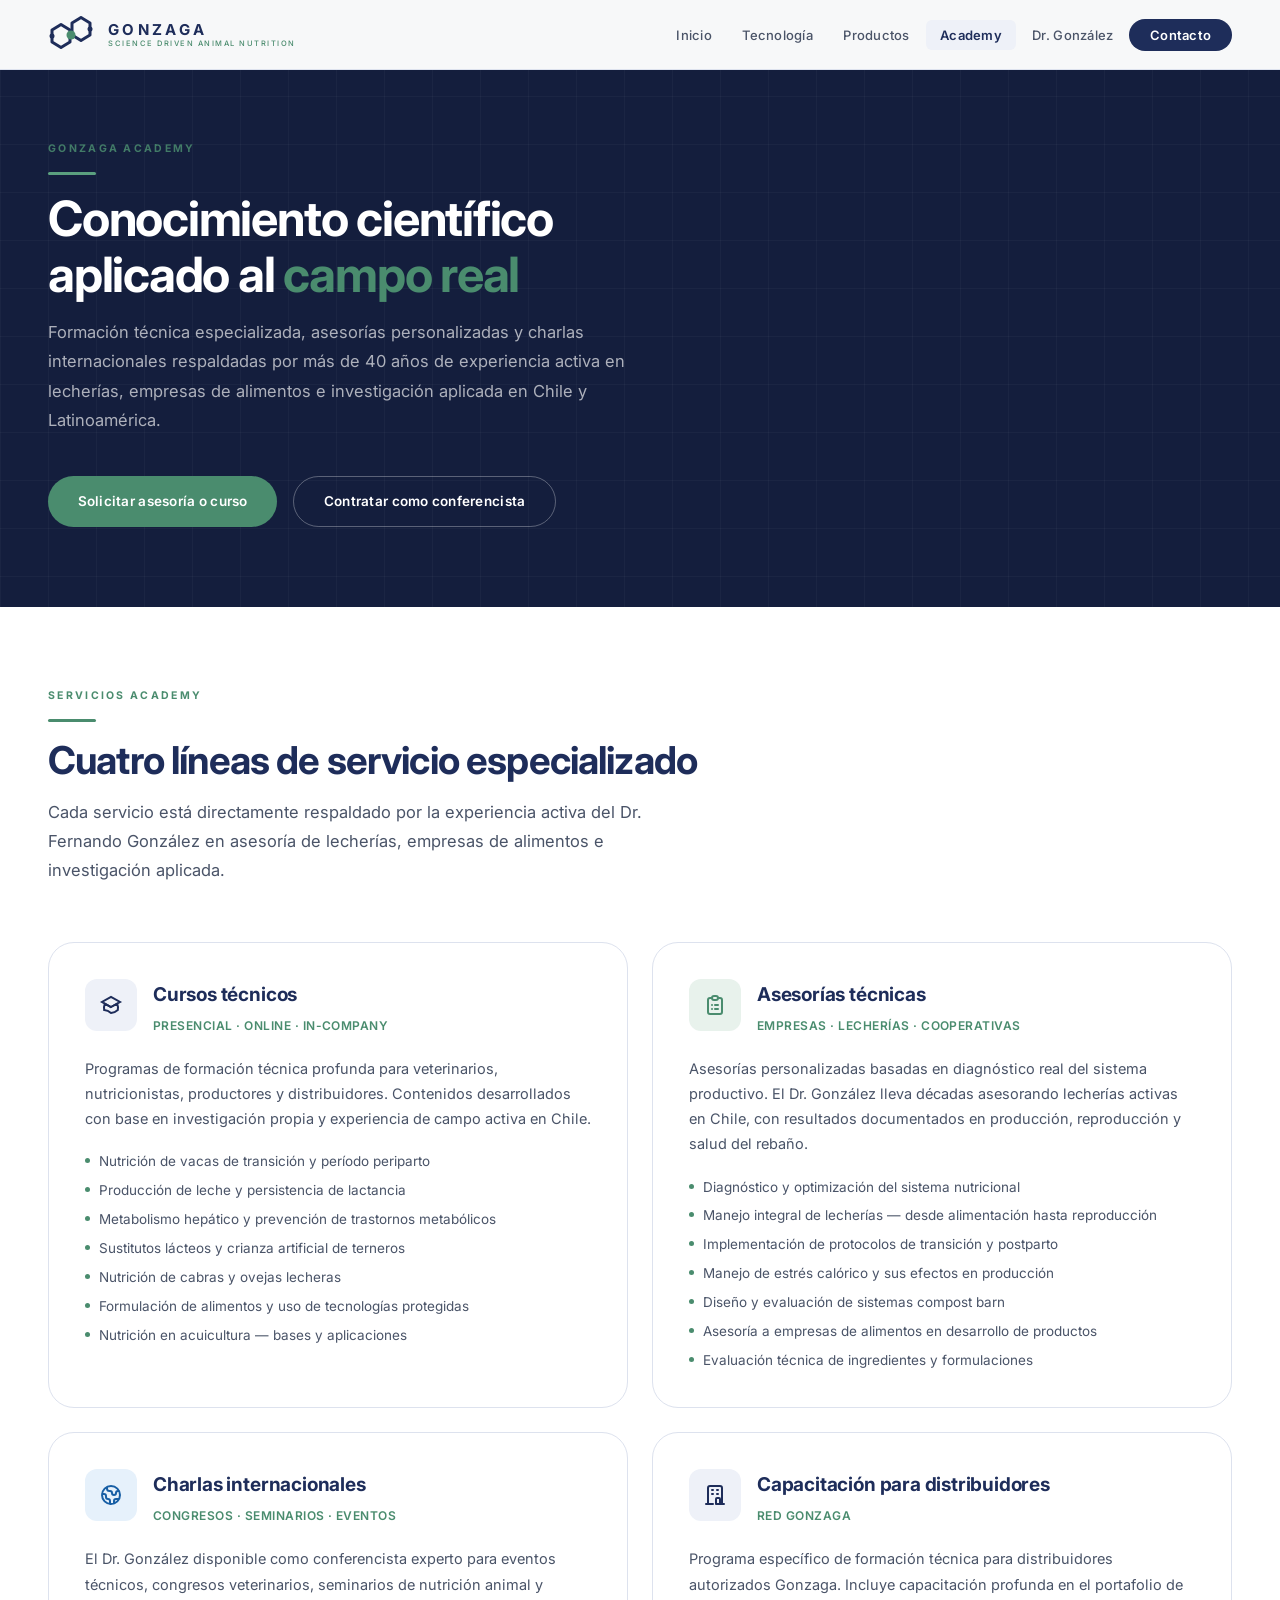
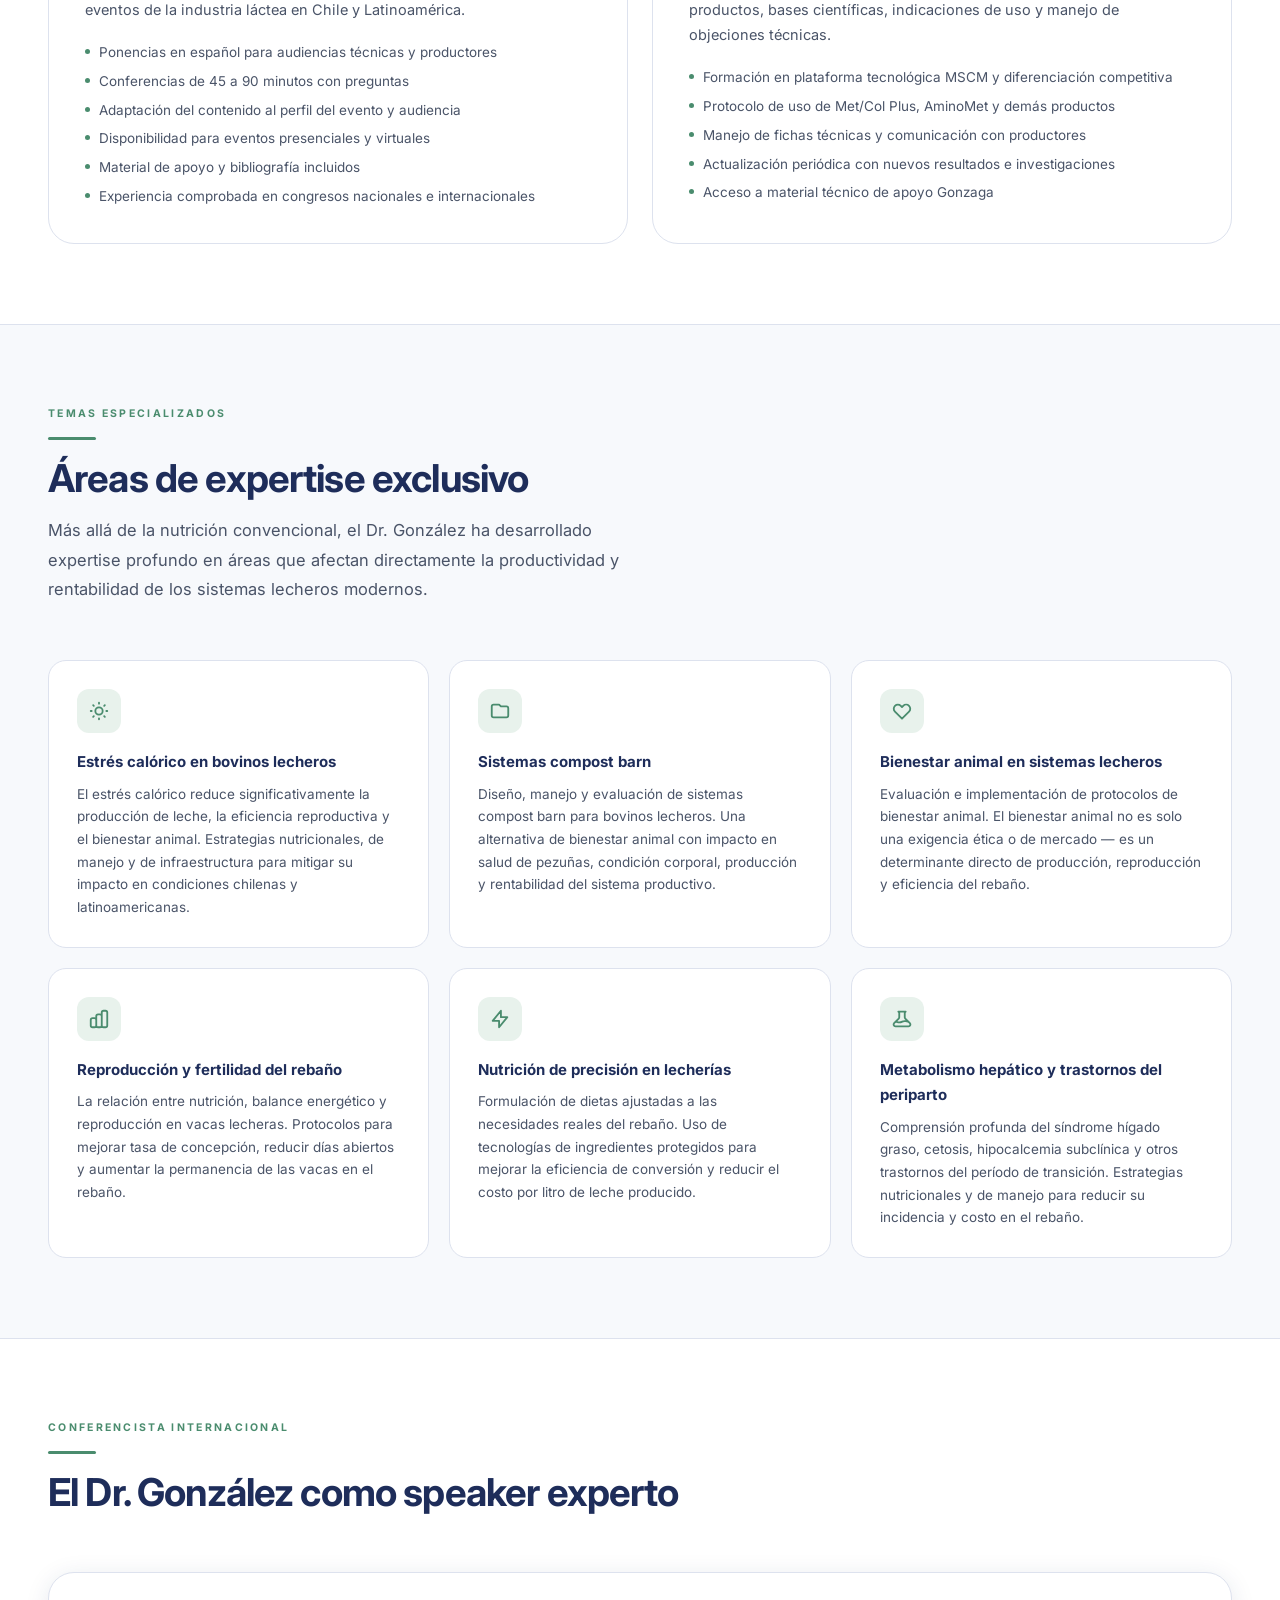
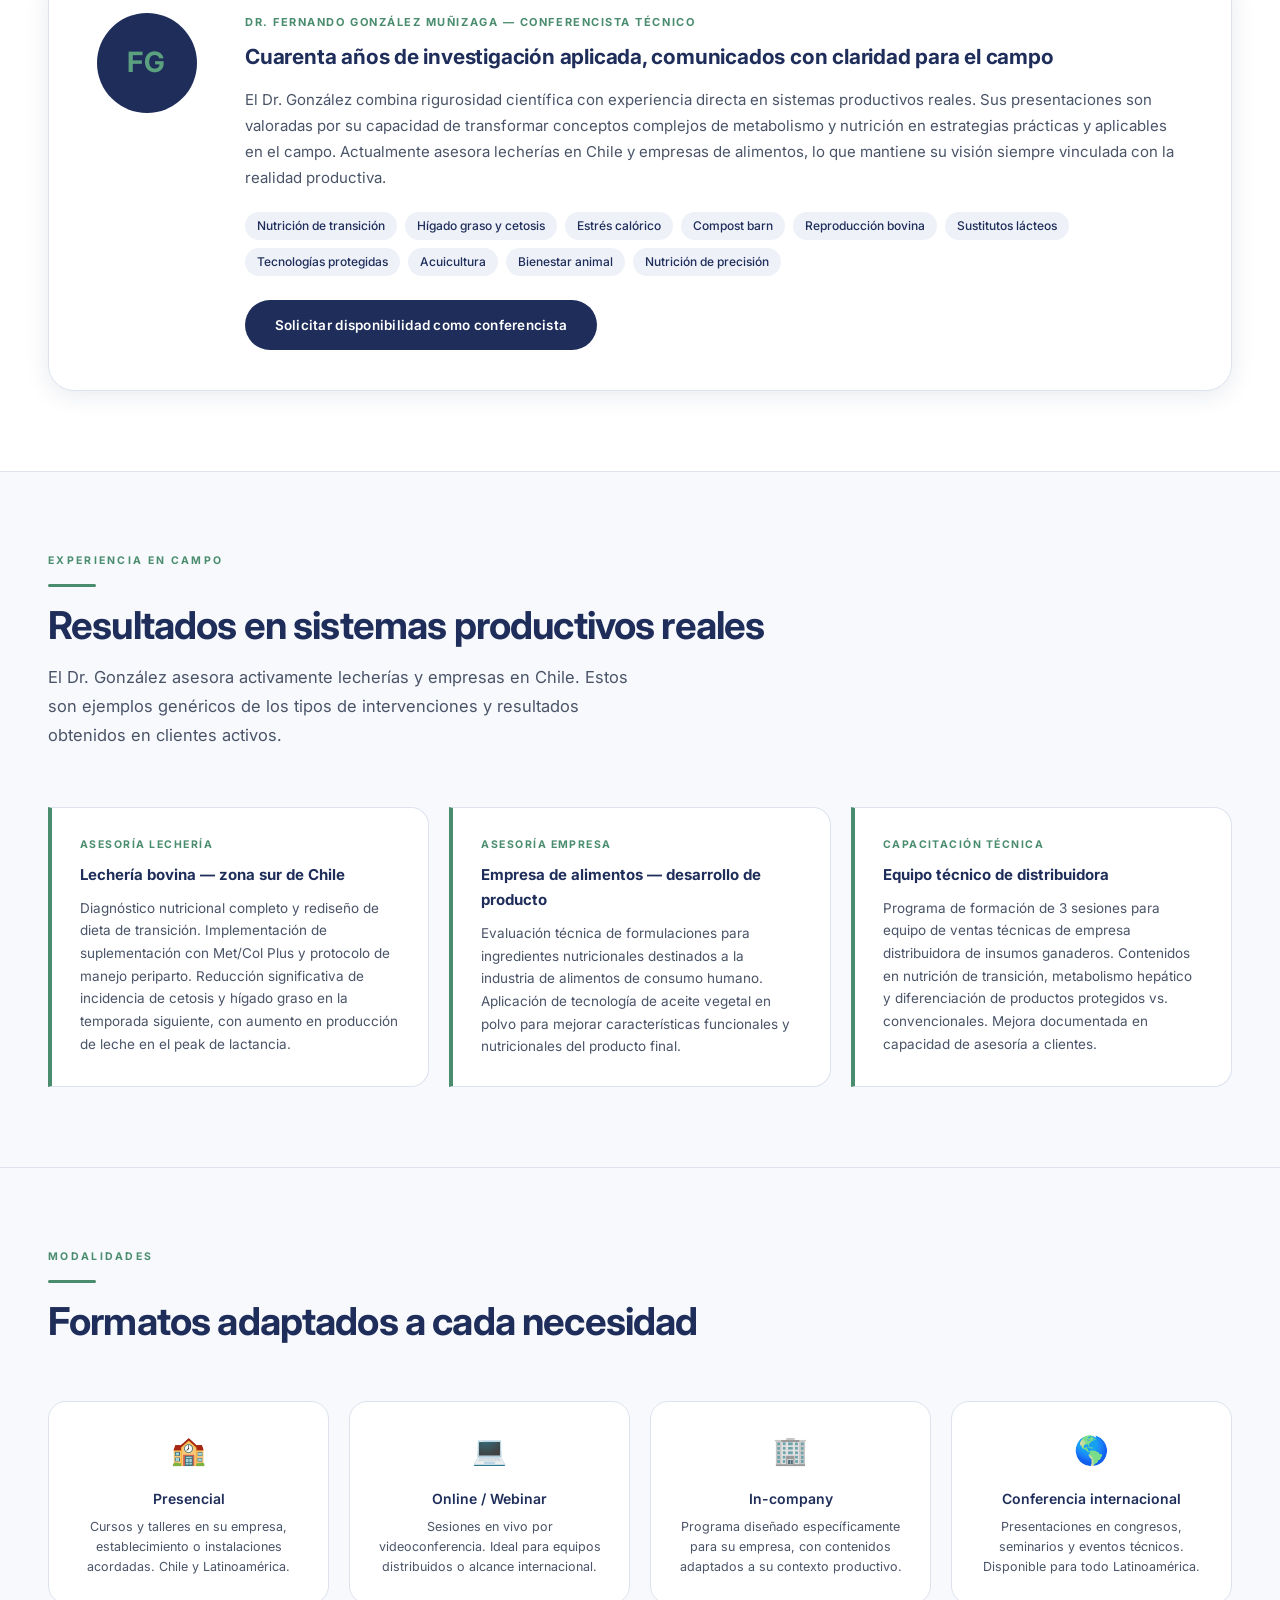
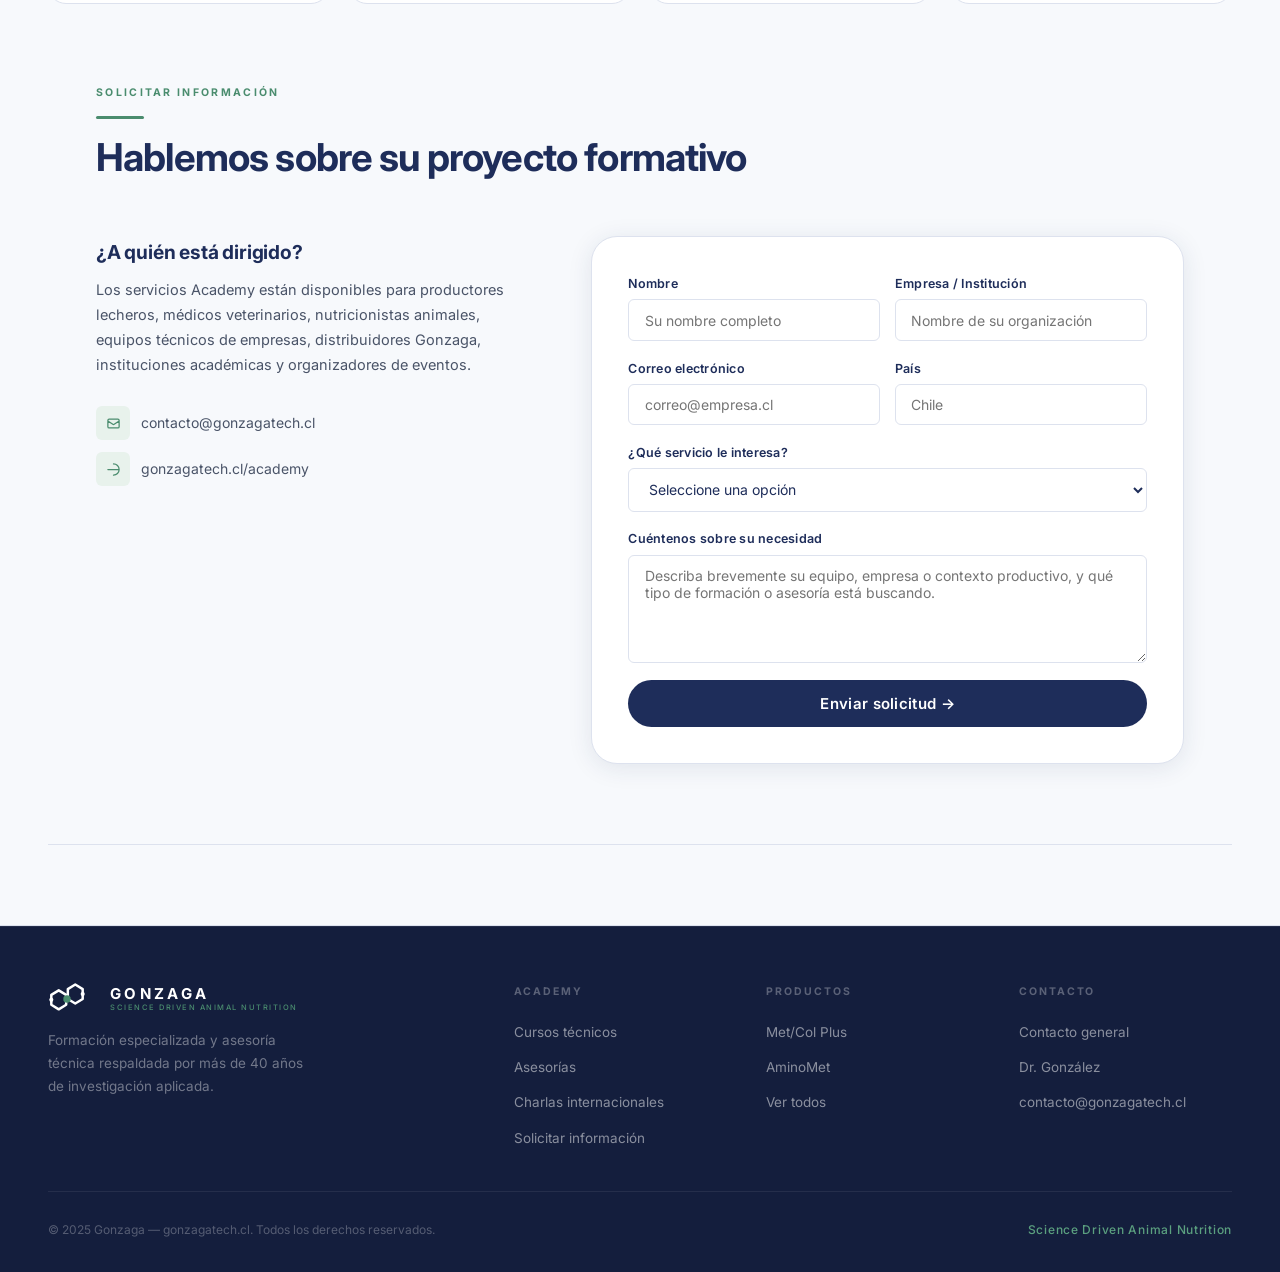
==== commit 9b89b7de: "Ajustes estratégicos contenido Oct 2026" ====
--- a/academy.html
+++ b/academy.html
@@ -292,7 +292,7 @@
       <div class="fmt reveal"><div class="fmt-ico">🏢</div><div class="fmt-title">In-company</div><div class="fmt-desc">Programa diseñado específicamente para su empresa, con contenidos adaptados a su contexto productivo.</div></div>
       <div class="fmt reveal"><div class="fmt-ico">🌎</div><div class="fmt-title">Conferencia internacional</div><div class="fmt-desc">Presentaciones en congresos, seminarios y eventos técnicos. Disponible para todo Latinoamérica.</div></div>
     </div>
-  </div>
+  </form>
 </div>
 
 <!-- FORMULARIO ACADEMY -->
@@ -308,11 +308,11 @@
         <h3>¿A quién está dirigido?</h3>
         <p style="font-size:14.5px;color:var(--gray-dk);line-height:1.72;margin-bottom:1.75rem">Los servicios Academy están disponibles para productores lecheros, médicos veterinarios, nutricionistas animales, equipos técnicos de empresas, distribuidores Gonzaga, instituciones académicas y organizadores de eventos.</p>
         <div style="display:flex;flex-direction:column;gap:.75rem">
-          <div style="display:flex;align-items:center;gap:11px;font-size:14px;color:var(--gray-dk)"><div style="width:34px;height:34px;min-width:34px;background:var(--green-pale);border-radius:var(--r-sm);display:flex;align-items:center;justify-content:center"><svg width="15" height="15" fill="none" viewBox="0 0 24 24" stroke="#4A8C6E" stroke-width="2"><path stroke-linecap="round" stroke-linejoin="round" d="M3 8l7.89 5.26a2 2 0 002.22 0L21 8M5 19h14a2 2 0 002-2V7a2 2 0 00-2-2H5a2 2 0 00-2 2v10a2 2 0 002 2z"/></svg></div>academy@gonzagatech.cl</div>
+          <div style="display:flex;align-items:center;gap:11px;font-size:14px;color:var(--gray-dk)"><div style="width:34px;height:34px;min-width:34px;background:var(--green-pale);border-radius:var(--r-sm);display:flex;align-items:center;justify-content:center"><svg width="15" height="15" fill="none" viewBox="0 0 24 24" stroke="#4A8C6E" stroke-width="2"><path stroke-linecap="round" stroke-linejoin="round" d="M3 8l7.89 5.26a2 2 0 002.22 0L21 8M5 19h14a2 2 0 002-2V7a2 2 0 00-2-2H5a2 2 0 00-2 2v10a2 2 0 002 2z"/></svg></div>contacto@gonzagatech.cl</div>
           <div style="display:flex;align-items:center;gap:11px;font-size:14px;color:var(--gray-dk)"><div style="width:34px;height:34px;min-width:34px;background:var(--green-pale);border-radius:var(--r-sm);display:flex;align-items:center;justify-content:center"><svg width="15" height="15" fill="none" viewBox="0 0 24 24" stroke="#4A8C6E" stroke-width="2"><path stroke-linecap="round" stroke-linejoin="round" d="M21 12a9 9 0 01-9 9m9-9a9 9 0 00-9-9m9 9H3"/></svg></div>gonzagatech.cl/academy</div>
         </div>
       </div>
-      <div class="cform reveal">
+      <form class="cform reveal" action="https://formspree.io/f/xeaejnzo" method="POST"><input type="hidden" name="_subject" value="Gonzaga Web — Consulta Academy"><input type="hidden" name="tipo_consulta" value="Academy">
         <div class="f-row">
           <div class="fg"><label class="fl">Nombre</label><input class="fi" type="text" placeholder="Su nombre completo"></div>
           <div class="fg"><label class="fl">Empresa / Institución</label><input class="fi" type="text" placeholder="Nombre de su organización"></div>
@@ -337,7 +337,7 @@
           </select>
         </div>
         <div class="fg"><label class="fl">Cuéntenos sobre su necesidad</label><textarea class="fta" placeholder="Describa brevemente su equipo, empresa o contexto productivo, y qué tipo de formación o asesoría está buscando."></textarea></div>
-        <button class="fsub">Enviar solicitud →</button>
+        <button type="submit" class="fsub">Enviar solicitud →</button>
       </div>
     </div>
   </div>
@@ -348,7 +348,7 @@
     <div class="foot-brand"><a href="index.html" class="logo" style="text-decoration:none"><svg width="38" height="32" viewBox="0 0 46 38" fill="none"><path d="M4 14 L4 26 L13 31.5 L22 26 L22 14 L13 8.5 Z" stroke="white" stroke-width="3" stroke-linejoin="round" fill="none" stroke-linecap="round"/><circle cx="4" cy="20" r="2.5" fill="white"/><path d="M24 7 L24 19 L33 24.5 L42 19 L42 7 L33 1.5 Z" stroke="white" stroke-width="3" stroke-linejoin="round" fill="none" stroke-linecap="round"/><circle cx="42" cy="13" r="2.5" fill="white"/><circle cx="23" cy="19" r="4.5" fill="#4A8C6E"/></svg><div class="logo-text" style="margin-left:10px"><span class="logo-name" style="color:white">GONZAGA</span><span class="logo-sub">Science Driven Animal Nutrition</span></div></a><p>Formación especializada y asesoría técnica respaldada por más de 40 años de investigación aplicada.</p></div>
     <div><div class="foot-col-t">Academy</div><ul class="foot-links"><li><a href="#cursos">Cursos técnicos</a></li><li><a href="#asesorias">Asesorías</a></li><li><a href="#conferencista">Charlas internacionales</a></li><li><a href="#contacto-academy">Solicitar información</a></li></ul></div>
     <div><div class="foot-col-t">Productos</div><ul class="foot-links"><li><a href="productos.html#metcol">Met/Col Plus</a></li><li><a href="productos.html#aminomet">AminoMet</a></li><li><a href="productos.html">Ver todos</a></li></ul></div>
-    <div><div class="foot-col-t">Contacto</div><ul class="foot-links"><li><a href="contacto.html">Contacto general</a></li><li><a href="investigacion.html">Dr. González</a></li><li><a href="mailto:academy@gonzagatech.cl">academy@gonzagatech.cl</a></li></ul></div>
+    <div><div class="foot-col-t">Contacto</div><ul class="foot-links"><li><a href="contacto.html">Contacto general</a></li><li><a href="investigacion.html">Dr. González</a></li><li><a href="mailto:contacto@gonzagatech.cl">contacto@gonzagatech.cl</a></li></ul></div>
   </div>
   <div class="foot-bottom"><span class="foot-copy">© 2025 Gonzaga — gonzagatech.cl. Todos los derechos reservados.</span><span class="foot-tag">Science Driven Animal Nutrition</span></div>
 </footer>
